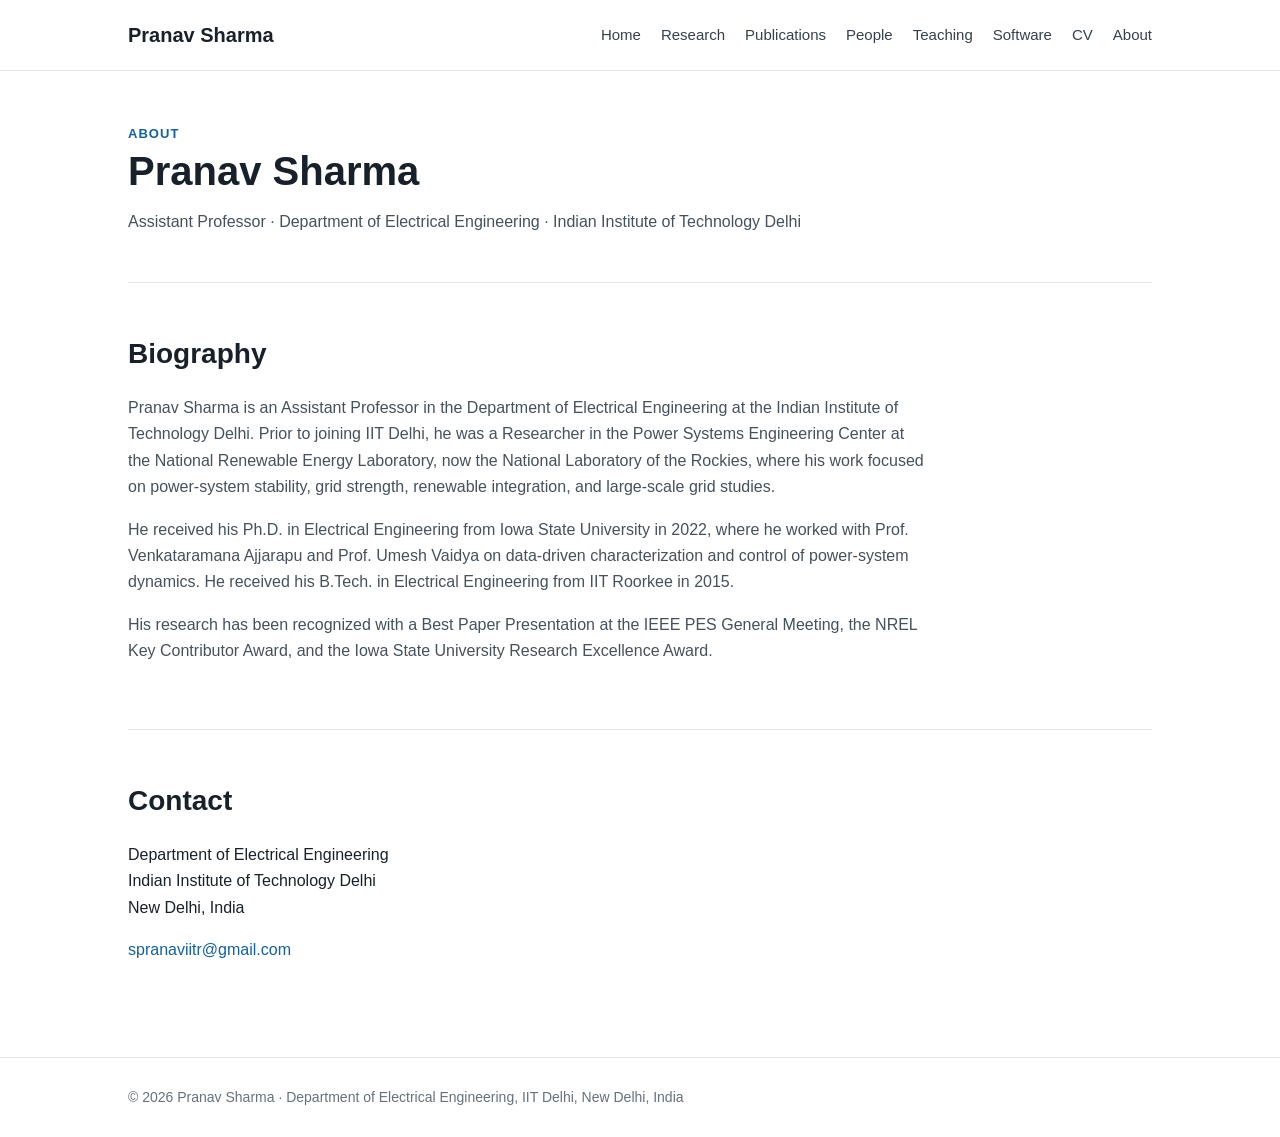
==== about.html @ 8ac75b56 "Add files via upload" ====
<!doctype html><html lang="en"><head><meta charset="utf-8"><meta name="viewport" content="width=device-width,initial-scale=1"><title>About | Pranav Sharma</title><link rel="stylesheet" href="assets/css/style.css"></head><body><header><div class="wrap nav"><a class="brand" href="index.html">Pranav Sharma</a><nav class="navlinks"><a href="index.html">Home</a><a href="research.html">Research</a><a href="publications.html">Publications</a><a href="people.html">People</a><a href="teaching.html">Teaching</a><a href="software.html">Software</a><a href="cv.html">CV</a><a href="about.html">About</a></nav></div></header><main><div class="wrap"><div class="pagehead"><div class="eyebrow">About</div><h1>Pranav Sharma</h1><p class="intro">Assistant Professor · Department of Electrical Engineering · Indian Institute of Technology Delhi</p></div><section class="section"><h2>Biography</h2><p class="intro">Pranav Sharma is an Assistant Professor in the Department of Electrical Engineering at the Indian Institute of Technology Delhi. Prior to joining IIT Delhi, he was a Researcher in the Power Systems Engineering Center at the National Renewable Energy Laboratory, now the National Laboratory of the Rockies, where his work focused on power-system stability, grid strength, renewable integration, and large-scale grid studies.</p><p class="intro">He received his Ph.D. in Electrical Engineering from Iowa State University in 2022, where he worked with Prof. Venkataramana Ajjarapu and Prof. Umesh Vaidya on data-driven characterization and control of power-system dynamics. He received his B.Tech. in Electrical Engineering from IIT Roorkee in 2015.</p><p class="intro">His research has been recognized with a Best Paper Presentation at the IEEE PES General Meeting, the NREL Key Contributor Award, and the Iowa State University Research Excellence Award.</p></section><section class="section"><h2>Contact</h2><p>Department of Electrical Engineering<br>Indian Institute of Technology Delhi<br>New Delhi, India</p><p><a href="mailto:spranaviitr@gmail.com">spranaviitr@gmail.com</a></p></section></div></main><footer><div class="wrap">© 2026 Pranav Sharma · Department of Electrical Engineering, IIT Delhi, New Delhi, India</div></footer></body></html>
---- assets/css/style.css ----
*{box-sizing:border-box}body{margin:0;font-family:-apple-system,BlinkMacSystemFont,"Segoe UI",Arial,sans-serif;color:#18212a;line-height:1.65}a{color:#1261a0;text-decoration:none}a:hover{text-decoration:underline}.wrap{max-width:1080px;margin:auto;padding:0 28px}header{border-bottom:1px solid #e5e8eb;background:#fff}.nav{min-height:70px;display:flex;align-items:center;justify-content:space-between;gap:25px}.brand{font-weight:700;font-size:20px;color:#18212a}.navlinks{display:flex;flex-wrap:wrap;gap:20px}.navlinks a{color:#35414c;font-size:15px}.hero{display:grid;grid-template-columns:minmax(0,1fr) 220px;gap:60px;align-items:center;padding:70px 0 60px}.portrait{width:220px;height:276px;object-fit:cover;object-position:50% 38%;border-radius:8px;box-shadow:0 8px 25px #0002}.eyebrow{color:#1261a0;font-weight:700;text-transform:uppercase;letter-spacing:.08em;font-size:13px}h1{font-size:46px;line-height:1.1;margin:5px 0 12px}h2{font-size:28px;margin:0 0 18px}h3{margin:0 0 6px}.position{color:#5d6873;font-size:17px;margin-bottom:24px}.tagline{font-size:21px;font-weight:650;line-height:1.4}.lede,.intro{color:#46515c;max-width:800px}.links,.pills{display:flex;flex-wrap:wrap;gap:16px;margin-top:22px}.links{font-weight:600}.section{padding:48px 0;border-top:1px solid #e5e8eb}.grid{display:grid;grid-template-columns:1fr 1fr;gap:18px;margin-top:22px}.card{border:1px solid #e5e8eb;border-radius:10px;padding:21px}.card p{color:#4b5661}.pill{padding:6px 10px;border:1px solid #e5e8eb;background:#f6f8fa;border-radius:999px;font-size:14px}.news-item,.row{display:grid;grid-template-columns:135px 1fr;gap:20px;padding:14px 0;border-bottom:1px solid #e5e8eb}.date{color:#66717c}.pub{padding:17px 0;border-bottom:1px solid #e5e8eb}.pub-title{font-weight:700}.meta{color:#66717c;font-size:15px}.badge{font-size:12px;border:1px solid #dfe3e7;background:#f6f8fa;border-radius:999px;padding:3px 7px}.pagehead{padding:52px 0 30px}.pagehead h1{font-size:40px}.callout{background:#f6f8fa;border:1px solid #e5e8eb;border-radius:10px;padding:20px}footer{border-top:1px solid #e5e8eb;padding:28px 0;margin-top:30px;color:#66717c;font-size:14px}@media(max-width:780px){.nav{align-items:flex-start;flex-direction:column;padding:16px 0}.navlinks{gap:12px 16px}.hero{grid-template-columns:1fr;gap:25px;padding-top:42px}.hero-photo{grid-row:1}.portrait{width:180px;height:226px}.grid{grid-template-columns:1fr}.news-item,.row{grid-template-columns:1fr;gap:3px}h1{font-size:38px}}
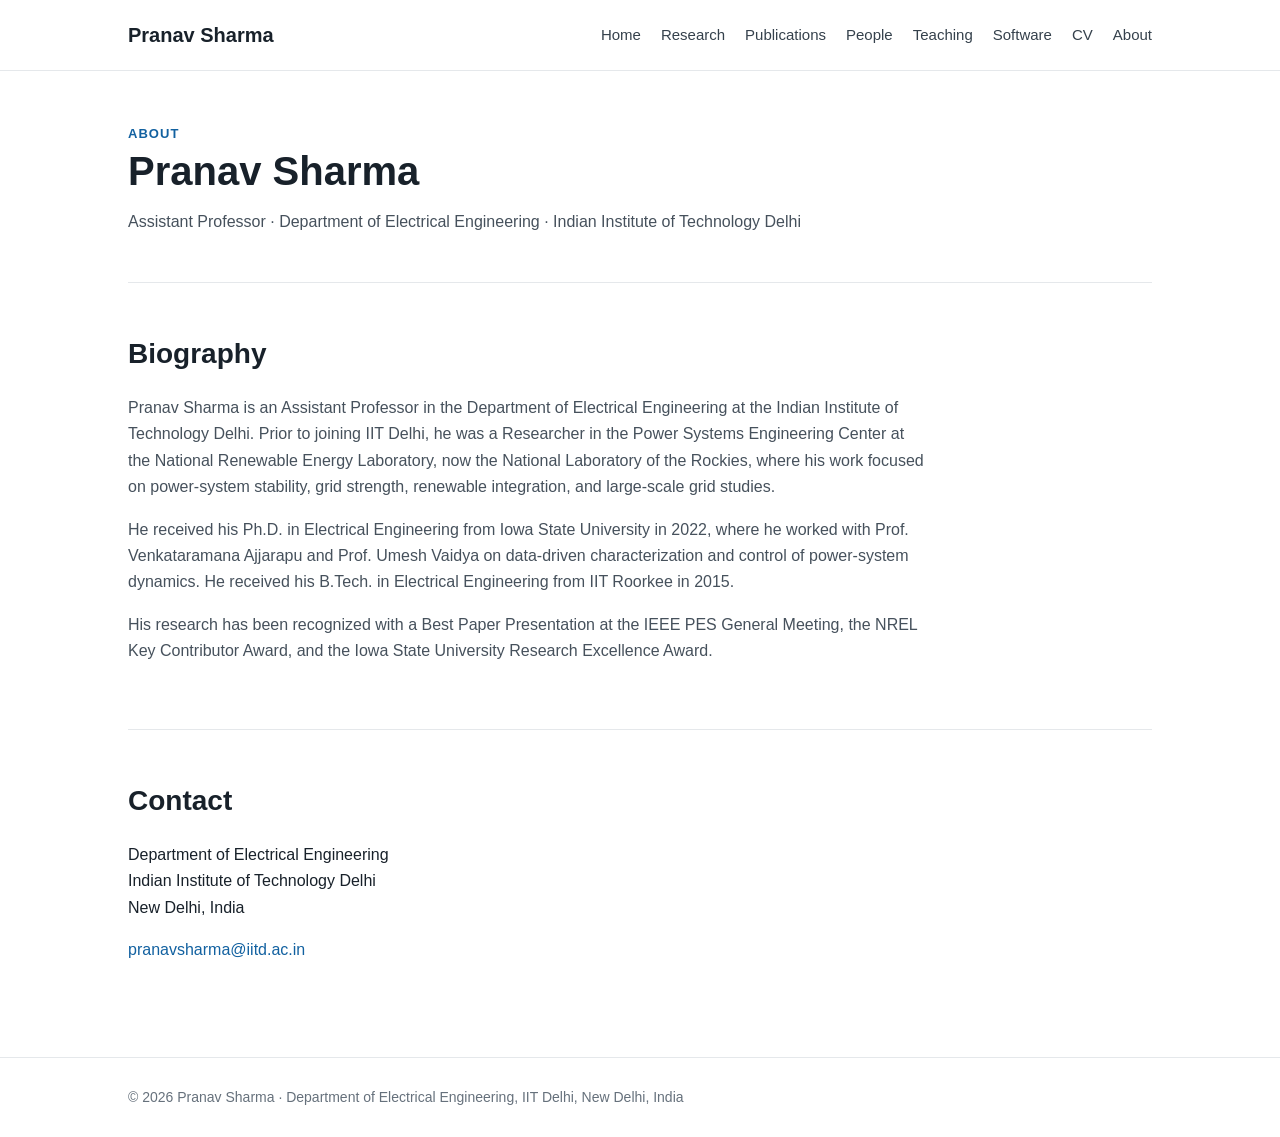
==== commit 5952988f: "Update about.html" ====
--- a/about.html
+++ b/about.html
@@ -1 +1 @@
-<!doctype html><html lang="en"><head><meta charset="utf-8"><meta name="viewport" content="width=device-width,initial-scale=1"><title>About | Pranav Sharma</title><link rel="stylesheet" href="assets/css/style.css"></head><body><header><div class="wrap nav"><a class="brand" href="index.html">Pranav Sharma</a><nav class="navlinks"><a href="index.html">Home</a><a href="research.html">Research</a><a href="publications.html">Publications</a><a href="people.html">People</a><a href="teaching.html">Teaching</a><a href="software.html">Software</a><a href="cv.html">CV</a><a href="about.html">About</a></nav></div></header><main><div class="wrap"><div class="pagehead"><div class="eyebrow">About</div><h1>Pranav Sharma</h1><p class="intro">Assistant Professor · Department of Electrical Engineering · Indian Institute of Technology Delhi</p></div><section class="section"><h2>Biography</h2><p class="intro">Pranav Sharma is an Assistant Professor in the Department of Electrical Engineering at the Indian Institute of Technology Delhi. Prior to joining IIT Delhi, he was a Researcher in the Power Systems Engineering Center at the National Renewable Energy Laboratory, now the National Laboratory of the Rockies, where his work focused on power-system stability, grid strength, renewable integration, and large-scale grid studies.</p><p class="intro">He received his Ph.D. in Electrical Engineering from Iowa State University in 2022, where he worked with Prof. Venkataramana Ajjarapu and Prof. Umesh Vaidya on data-driven characterization and control of power-system dynamics. He received his B.Tech. in Electrical Engineering from IIT Roorkee in 2015.</p><p class="intro">His research has been recognized with a Best Paper Presentation at the IEEE PES General Meeting, the NREL Key Contributor Award, and the Iowa State University Research Excellence Award.</p></section><section class="section"><h2>Contact</h2><p>Department of Electrical Engineering<br>Indian Institute of Technology Delhi<br>New Delhi, India</p><p><a href="mailto:spranaviitr@gmail.com">spranaviitr@gmail.com</a></p></section></div></main><footer><div class="wrap">© 2026 Pranav Sharma · Department of Electrical Engineering, IIT Delhi, New Delhi, India</div></footer></body></html>+<!doctype html><html lang="en"><head><meta charset="utf-8"><meta name="viewport" content="width=device-width,initial-scale=1"><title>About | Pranav Sharma</title><link rel="stylesheet" href="assets/css/style.css"></head><body><header><div class="wrap nav"><a class="brand" href="index.html">Pranav Sharma</a><nav class="navlinks"><a href="index.html">Home</a><a href="research.html">Research</a><a href="publications.html">Publications</a><a href="people.html">People</a><a href="teaching.html">Teaching</a><a href="software.html">Software</a><a href="cv.html">CV</a><a href="about.html">About</a></nav></div></header><main><div class="wrap"><div class="pagehead"><div class="eyebrow">About</div><h1>Pranav Sharma</h1><p class="intro">Assistant Professor · Department of Electrical Engineering · Indian Institute of Technology Delhi</p></div><section class="section"><h2>Biography</h2><p class="intro">Pranav Sharma is an Assistant Professor in the Department of Electrical Engineering at the Indian Institute of Technology Delhi. Prior to joining IIT Delhi, he was a Researcher in the Power Systems Engineering Center at the National Renewable Energy Laboratory, now the National Laboratory of the Rockies, where his work focused on power-system stability, grid strength, renewable integration, and large-scale grid studies.</p><p class="intro">He received his Ph.D. in Electrical Engineering from Iowa State University in 2022, where he worked with Prof. Venkataramana Ajjarapu and Prof. Umesh Vaidya on data-driven characterization and control of power-system dynamics. He received his B.Tech. in Electrical Engineering from IIT Roorkee in 2015.</p><p class="intro">His research has been recognized with a Best Paper Presentation at the IEEE PES General Meeting, the NREL Key Contributor Award, and the Iowa State University Research Excellence Award.</p></section><section class="section"><h2>Contact</h2><p>Department of Electrical Engineering<br>Indian Institute of Technology Delhi<br>New Delhi, India</p><p><a href="mailto:pranavsharma@iitd.ac.in">pranavsharma@iitd.ac.in</a></p></section></div></main><footer><div class="wrap">© 2026 Pranav Sharma · Department of Electrical Engineering, IIT Delhi, New Delhi, India</div></footer></body></html>
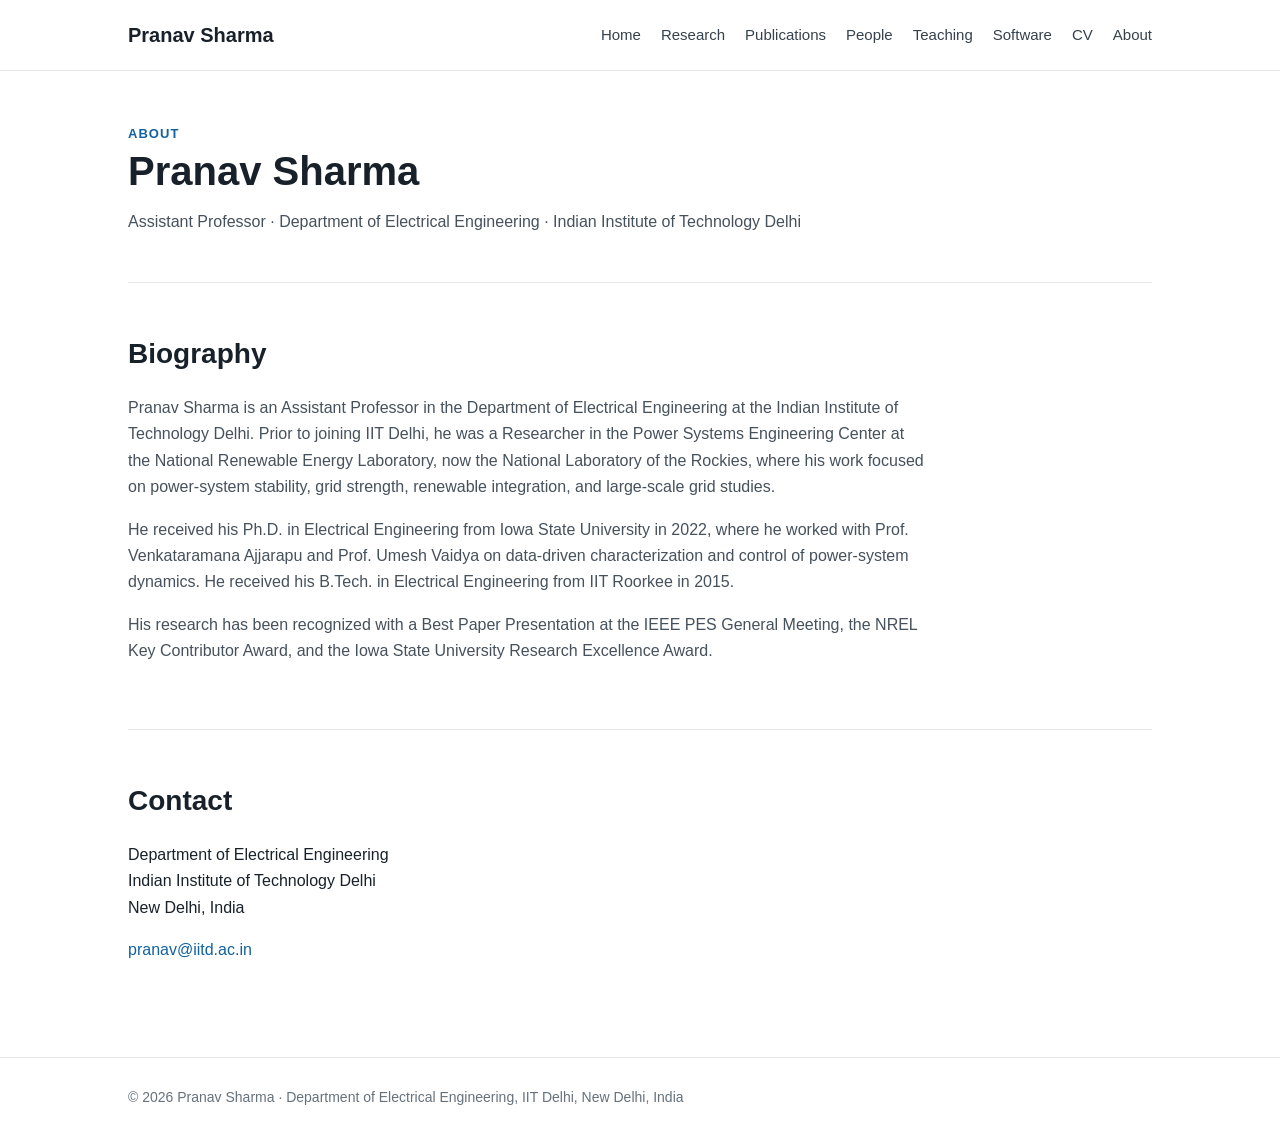
==== commit 57326d43: "Update about.html" ====
--- a/about.html
+++ b/about.html
@@ -1 +1 @@
-<!doctype html><html lang="en"><head><meta charset="utf-8"><meta name="viewport" content="width=device-width,initial-scale=1"><title>About | Pranav Sharma</title><link rel="stylesheet" href="assets/css/style.css"></head><body><header><div class="wrap nav"><a class="brand" href="index.html">Pranav Sharma</a><nav class="navlinks"><a href="index.html">Home</a><a href="research.html">Research</a><a href="publications.html">Publications</a><a href="people.html">People</a><a href="teaching.html">Teaching</a><a href="software.html">Software</a><a href="cv.html">CV</a><a href="about.html">About</a></nav></div></header><main><div class="wrap"><div class="pagehead"><div class="eyebrow">About</div><h1>Pranav Sharma</h1><p class="intro">Assistant Professor · Department of Electrical Engineering · Indian Institute of Technology Delhi</p></div><section class="section"><h2>Biography</h2><p class="intro">Pranav Sharma is an Assistant Professor in the Department of Electrical Engineering at the Indian Institute of Technology Delhi. Prior to joining IIT Delhi, he was a Researcher in the Power Systems Engineering Center at the National Renewable Energy Laboratory, now the National Laboratory of the Rockies, where his work focused on power-system stability, grid strength, renewable integration, and large-scale grid studies.</p><p class="intro">He received his Ph.D. in Electrical Engineering from Iowa State University in 2022, where he worked with Prof. Venkataramana Ajjarapu and Prof. Umesh Vaidya on data-driven characterization and control of power-system dynamics. He received his B.Tech. in Electrical Engineering from IIT Roorkee in 2015.</p><p class="intro">His research has been recognized with a Best Paper Presentation at the IEEE PES General Meeting, the NREL Key Contributor Award, and the Iowa State University Research Excellence Award.</p></section><section class="section"><h2>Contact</h2><p>Department of Electrical Engineering<br>Indian Institute of Technology Delhi<br>New Delhi, India</p><p><a href="mailto:pranavsharma@iitd.ac.in">pranavsharma@iitd.ac.in</a></p></section></div></main><footer><div class="wrap">© 2026 Pranav Sharma · Department of Electrical Engineering, IIT Delhi, New Delhi, India</div></footer></body></html>
+<!doctype html><html lang="en"><head><meta charset="utf-8"><meta name="viewport" content="width=device-width,initial-scale=1"><title>About | Pranav Sharma</title><link rel="stylesheet" href="assets/css/style.css"></head><body><header><div class="wrap nav"><a class="brand" href="index.html">Pranav Sharma</a><nav class="navlinks"><a href="index.html">Home</a><a href="research.html">Research</a><a href="publications.html">Publications</a><a href="people.html">People</a><a href="teaching.html">Teaching</a><a href="software.html">Software</a><a href="cv.html">CV</a><a href="about.html">About</a></nav></div></header><main><div class="wrap"><div class="pagehead"><div class="eyebrow">About</div><h1>Pranav Sharma</h1><p class="intro">Assistant Professor · Department of Electrical Engineering · Indian Institute of Technology Delhi</p></div><section class="section"><h2>Biography</h2><p class="intro">Pranav Sharma is an Assistant Professor in the Department of Electrical Engineering at the Indian Institute of Technology Delhi. Prior to joining IIT Delhi, he was a Researcher in the Power Systems Engineering Center at the National Renewable Energy Laboratory, now the National Laboratory of the Rockies, where his work focused on power-system stability, grid strength, renewable integration, and large-scale grid studies.</p><p class="intro">He received his Ph.D. in Electrical Engineering from Iowa State University in 2022, where he worked with Prof. Venkataramana Ajjarapu and Prof. Umesh Vaidya on data-driven characterization and control of power-system dynamics. He received his B.Tech. in Electrical Engineering from IIT Roorkee in 2015.</p><p class="intro">His research has been recognized with a Best Paper Presentation at the IEEE PES General Meeting, the NREL Key Contributor Award, and the Iowa State University Research Excellence Award.</p></section><section class="section"><h2>Contact</h2><p>Department of Electrical Engineering<br>Indian Institute of Technology Delhi<br>New Delhi, India</p><p><a href="mailto:pranav@iitd.ac.in">pranav@iitd.ac.in</a></p></section></div></main><footer><div class="wrap">© 2026 Pranav Sharma · Department of Electrical Engineering, IIT Delhi, New Delhi, India</div></footer></body></html>
